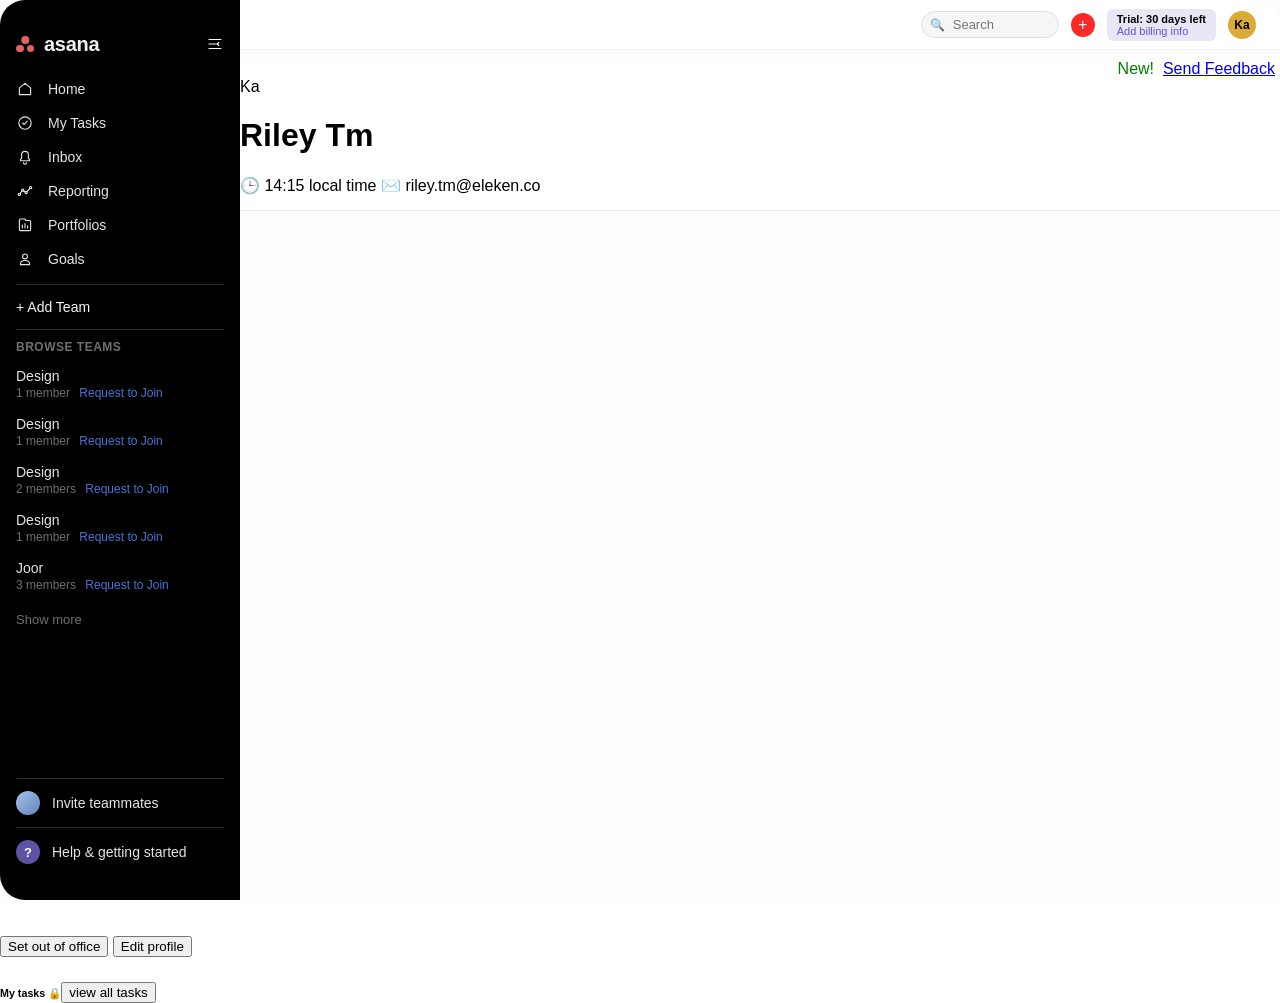
==== profile.html @ 781ecd31 "Initial commit" ====
<!DOCTYPE html>
<html lang="en">
<head>
    <meta charset="UTF-8">
    <meta name="viewport" content="width=device-width, initial-scale=1.0">
    <title>My Profile</title>
    <link rel="stylesheet" href="profile.css">
</head>
<body>
    <div class="container"> <aside>
            <div class="logo">
                <div class="asana-container">
                    <div class="asana-dots">
                        <div class="dot top"></div>
                        <div class="dot left"></div>
                        <div class="dot right"></div>   
                    </div>
                    <span class="asana-text">asana</span>
                    <svg class="header-icon" viewBox="0 0 24 24" fill="none" stroke="currentColor" stroke-width="1.5">
                        <path d="M4 6H20M4 12H14M4 18H20M17 10L15 12L17 14" stroke-linecap="round" stroke-linejoin="round"/>
                    </svg> 
                </div>
            </div>

            <div class="sidebar-menu">
                <div class="menu-item">
                    <svg class="asana-icon" viewBox="0 0 24 24" fill="none" stroke="currentColor" stroke-width="1.5">
                        <path d="M4.5 10.5L12 4.5L19.5 10.5V19.5H4.5V10.5Z" stroke-linecap="round" stroke-linejoin="round"/>
                    </svg>
                    <span class="label">Home</span>
                </div>
                <div class="menu-item">
                    <svg class="asana-icon" viewBox="0 0 24 24" fill="none" stroke="currentColor" stroke-width="1.5">
                        <circle cx="12" cy="12" r="8.25"/>
                        <path d="M9 12L11 14L15 9.5" stroke-linecap="round" stroke-linejoin="round"/>
                    </svg>
                    <span class="label">My Tasks</span>
                </div>
                <div class="menu-item">
                    <svg class="asana-icon" viewBox="0 0 24 24" fill="none" stroke="currentColor" stroke-width="1.5">
                        <path d="M12 4.5C14.5 4.5 16.5 6.5 16.5 9V13.5L18 15.5V17H6V15.5L7.5 13.5V9C7.5 6.5 9.5 4.5 12 4.5Z" stroke-linecap="round" stroke-linejoin="round"/>
                        <path d="M10 19.5C10 20.6 10.9 21.5 12 21.5C13.1 21.5 14 20.6 14 19.5" stroke-linecap="round"/>
                    </svg>
                    <span class="label">Inbox</span>
                </div>
                <div class="menu-item">
                    <svg class="asana-icon" viewBox="0 0 24 24" fill="none" stroke="currentColor" stroke-width="1.5">
                        <path d="M4.5 16.5L9 11L13.5 14L19.5 7.5" stroke-linecap="round" stroke-linejoin="round"/>
                        <circle cx="4.5" cy="16.5" r="1.5" fill="#1e1f21"/>
                        <circle cx="9" cy="11" r="1.5" fill="#1e1f21"/>
                        <circle cx="13.5" cy="14" r="1.5" fill="#1e1f21"/>
                        <circle cx="19.5" cy="7.5" r="1.5" fill="#1e1f21"/>
                    </svg>
                    <span class="label">Reporting</span>
                </div>
                <div class="menu-item">
                    <svg class="asana-icon" viewBox="0 0 24 24" fill="none" stroke="currentColor" stroke-width="1.5">
                        <path d="M4.5 7.5V18C4.5 18.8 5.2 19.5 6 19.5H18C18.8 19.5 19.5 18.8 19.5 18V7.5C19.5 6.7 18.8 6 18 6H13.5L11.5 4H6C5.2 4 4.5 4.7 4.5 5.5V7.5Z" stroke-linejoin="round"/>
                        <path d="M8.5 12V16M12 10V16M15.5 13V16" stroke-linecap="round"/>
                    </svg>
                    <span class="label">Portfolios</span>
                </div>
                <div class="menu-item">
                    <svg class="asana-icon" viewBox="0 0 24 24" fill="none" stroke="currentColor" stroke-width="1.5">
                        <circle cx="12" cy="8.5" r="3.25"/>
                        <path d="M6 18.5C6 15.5 8.5 14 12 14C15.5 14 18 15.5 18 18.5V19.5H6V18.5Z" stroke-linejoin="round"/>
                    </svg>
                    <span class="label">Goals</span>
                </div>
            </div>

            <hr class="sidebar-divider">
            <div>
                <p class="label">+ Add Team</p>
            </div>
            <hr class="sidebar-divider">
            
            <div class="section-title">Browse teams</div>
            <div class="team-list">
                <div class="team-item">
                    <div class="team-name">Design</div>
                    <div class="team-meta">1 member <a href="#" class="join-link">Request to Join</a></div>
                </div>
                <div class="team-item">
                    <div class="team-name">Design</div>
                    <div class="team-meta">1 member <a href="#" class="join-link">Request to Join</a></div>
                </div>
                <div class="team-item">
                    <div class="team-name">Design</div>
                    <div class="team-meta">2 members <a href="#" class="join-link">Request to Join</a></div>
                </div>
                <div class="team-item">
                    <div class="team-name">Design</div>
                    <div class="team-meta">1 member <a href="#" class="join-link">Request to Join</a></div>
                </div>
                <div class="team-item">
                    <div class="team-name">Joor</div>
                    <div class="team-meta">3 members <a href="#" class="join-link">Request to Join</a></div>
                </div>
                <div class="show-more-btn">Show more</div>
            </div>
            
            <div class="sidebar-footer">
                <hr class="sidebar-divider">
                <div class="footer-item">
                    <div class="avatar-icon-placeholder"></div>
                    <span class="label">Invite teammates</span>
                </div>
                <hr class="sidebar-divider">
                <div class="footer-item">
                    <div class="help-icon-placeholder">?</div>
                    <span class="label">Help & getting started</span>
                </div>
            </div>
        </aside> 
        
        <main>
            <div class="top-nav-bar">
                <div class="nav-left"></div>
                <div class="nav-right">
                    <div class="search-container">
                        <span class="search-icon">🔍</span>
                        <input type="text" placeholder="Search" class="search-input">
                    </div>
                    <button class="add-btn">+</button>
                    <div class="trial-pill">
                        <span class="trial-days">Trial: 30 days left</span>
                        <a href="#" class="billing-link">Add billing info</a>
                    </div>
                    <div class="mini-avatar">Ka</div>
                </div>
            </div>

            <header class="profile-header">
                <div class="profile-info">
                    <div class="new">New! &nbsp;<a  class="feedback" href="#">  Send Feedback</a></div>
                    <div class="profile-main"
                        <div class="avatar">Ka</div>
                        <div class="profile-details">
                            <h1 class="profile-name">Riley Tm</h1>
                            <div class="profile-meta">
                                <span class="meta-item time">🕒 14:15 local time</span>
                                <span class="meta-item email">✉️ riley.tm@eleken.co</span>
                            </div>
                        </div>
                    </div>
                </div>
                <br><br>
                <div class="profile-actions">
                    <button class="btn btn-secondary">Set out of office</button>
                    <button class="btn btn-primary">Edit profile</button>
                </div>
            </header>
            
            <section class="task-section">
                <h6 class="title-left">My tasks 🔒<span class="title-right"><button>view all tasks</button></span></h6>
            </section>
        </main>

    </div> </body>
</html>
---- profile.css ----
body{
    margin: 0;
    font-family: 'Inter', sans-serif;
    background-color: #ffffff; 
    height: 100vh;
}

.container {
    display: grid;
    grid-template-columns: 240px 1fr;
    height: 100vh;
    background-color: #fdfdfd; 
    overflow: hidden;
}

aside {
    background-color: black;
    padding: 24px 16px;            
    color: #f5f6f8;
    border-radius: 25px 0 0 25px;
    display: flex;                 
    flex-direction: column;
    height: 100%;                  
    box-sizing: border-box;  
    overflow-y: auto;     
}

.logo {
    width: 100%;
}

.asana-container {
    display: flex;      
    flex-direction: row;           
    align-items: center;           
    gap: 10px;                     
    background-color: #000000;  
    padding: 10px 0px;           
    width: 100%;                 
    box-sizing: border-box;
}


.asana-dots {
    position: relative;
    width: 18px;
    height: 16px;
    flex-shrink: 0;                /* Lock proportions */
}

.dot {
    position: absolute;
    width: 7.5px;
    height: 7.5px;
    border-radius: 50%;
    background-color: #e26161; 
}

/* Pinpoint positioning for the three interlocking circles */
.dot.top {
    top: 0;
    left: 50%;
    transform: translateX(-50%);
}

.dot.left {
    bottom: 0;
    left: 0;
}

.dot.right {
    bottom: 0;
    right: 0;
}

/* Typography matching the exact font weights and tracking */
.asana-text {
    color: #f1f1f1;
    font-size: 20px;
    font-family: "Inter", "Comfortaa", "Century Gothic", "Segoe UI", sans-serif;
    font-weight: 600;          
    letter-spacing: -0.3px;     
    line-height: 1;
}

.header-icon {
    position: relative;
    width: 18px;
    height: 18px;
    color: #fffeff;
    cursor: pointer;
    margin-left: auto;             /* Magically pushes the icon to the far right boundary */
}

.sidebar-menu {
    padding: 16px 0;               /* Reset horizontal padding to fit the parent perfectly */
    display: flex;
    flex-direction: column;
    gap: 16px;                  
    width: 100%;
    box-sizing: border-box;
}

.menu-item {
    display: flex;
    align-items: center;
    gap: 14px;                 
    cursor: pointer;
    color: #e6e2e6;             
    transition: color 0.15s ease;
}

.asana-icon {
    width: 18px;
    height: 18px;
    flex-shrink: 0;
}

.label {
    font-family: -apple-system, BlinkMacSystemFont, "Segoe UI", Roboto, sans-serif;
    font-size: 14px;
    font-weight: 400;          
}

.menu-item:hover {
    color: #ffffff;
}

.sidebar-divider {
    border: 0;
    border-top: 1px solid #2d2e30; /* Made slightly darker to blend well with the UI design elements */
    margin-bottom: 0px;
    margin-top: 0;
    width: 100%;
}

.section-title {
    font-size: 12px;
    text-transform: uppercase;
    letter-spacing: 0.5px;
    color: #6f6e70;
    margin-top: 10px;
    margin-bottom: 14px;
    font-weight: 600;
}

.team-list {
    display: flex;
    flex-direction: column;
    gap: 16px;
}

.team-item {
    display: flex;
    flex-direction: column;
    gap: 2px;
}

.team-name {
    color: #e3e3e3;
    font-size: 14px;
    font-weight: 500;
}

.team-meta {
    font-size: 12px;
    color: #6f6e70;
}

.join-link {
    color: #4573d6;
    text-decoration: none;
    margin-left: 6px;
}

.join-link:hover {
    text-decoration: underline;
}

.show-more-btn {
    font-size: 13px;
    color: #6f6e70;
    cursor: pointer;
    margin-top: 4px;
}

.show-more-btn:hover {
    color: #a2a0a2;
}

/* Footer Control Pins */
.sidebar-footer {
    margin-top: auto;             
    padding-top: 10px;
    width: 100%;
}

.footer-item {
    display: flex;
    align-items: center;
    gap: 12px;
    padding: 12px 0;               
    cursor: pointer;
    color: #e3e3e3;
}

.footer-item:hover {
    color: #ffffff;
}

.avatar-icon-placeholder {
    width: 24px;
    height: 24px;
    background: linear-gradient(135deg, #a2c2e8, #6584bf);
    border-radius: 50%;
    flex-shrink: 0;
}

.help-icon-placeholder {
    width: 24px;
    height: 24px;
    background-color: #5c53a5;
    color: #ffffff;
    border-radius: 50%;
    display: flex;
    align-items: center;
    justify-content: center;
    font-size: 13px;
    font-weight: bold;
    flex-shrink: 0;
}

main {
    padding: 24px;
    display: flex;
    flex-direction: column;
    border-radius: 0 25px 25px 0;
    padding: 0;
    gap: 0;
    overflow-y: auto;         
    color: #000000;
}


.top-nav-bar {
    display: flex;
    justify-content: space-between; 
    align-items: center;
    padding: 0 24px;                
    height: 50px;                  
    background-color: #fff;
    border-bottom: 1px solid #f0f0f0;
    box-sizing: border-box;
}

.nav-left {
    
}


.nav-right {
    display: flex;
    flex-direction: row;
    align-items: center;          
    gap: 12px;                    
}

.search-container {
    display: flex;
    align-items: center;
    background-color: #f5f6f8;
    border: 1px solid #e0e0e0;    
    border-radius: 16px;           
    padding: 4px 8px;
    width: 120px;                 
}

.search-icon {
    font-size: 12px;
    color: #656e7b; 
    margin-right: 6px;
    display: flex;
    align-items: center;
}

.search-input {
    border: none;
    outline: none; 
    background: transparent;
    width: 100%;
    font-size: 13px;
    color: #1e1f21;
}

.add-btn {
    border: none;
    width: 24px;
    height: 24px;
    border-radius: 50%;
    background-color: #fc2929;
    color: #fdfdfd;
    font-size: 16px;
    display: flex;
    align-items: center;
    justify-content: center;
    cursor: pointer;
}

.trial-pill {
    display: flex;
    flex-direction: column;
    align-items: flex-start;   
    border-radius: 6px;
    background-color: #e8e6f5;    
    padding: 4px 10px;
}

.trial-days {
    font-size: 11px;
    font-weight: 600;
    color: #000000;
}

.billing-link {
    font-size: 11px;
    color: #6a53cd;
    text-decoration: none;
}

.billing-link:hover {
    text-decoration: underline;
}


.mini-avatar {
    width: 28px;
    height: 28px;
    border-radius: 50%;
    color: #000000;
    background-color: #daab36;
    display: flex;
    align-items: center;
    justify-content: center;
    font-size: 12px;
    font-weight: 600;
}

.profile-header{
    margin-top: 10px;
   align-items: center;
   min-height: 150px;
   background-color: #ffffff;
   border-bottom: 1px solid #e8e8e8;
}

.new{
    display: flex;
    align-items: center;
    justify-content: right;
    padding-right: 5px;
    flex-direction: row;
    color: green;

}

.profile-main{
    display: flex;
    flex-direction: row;

}

.avatar{
    display: flex;
    width: 50px;
    height: 50px;
    border-radius: 50%;
    background-color: #daab36;
}
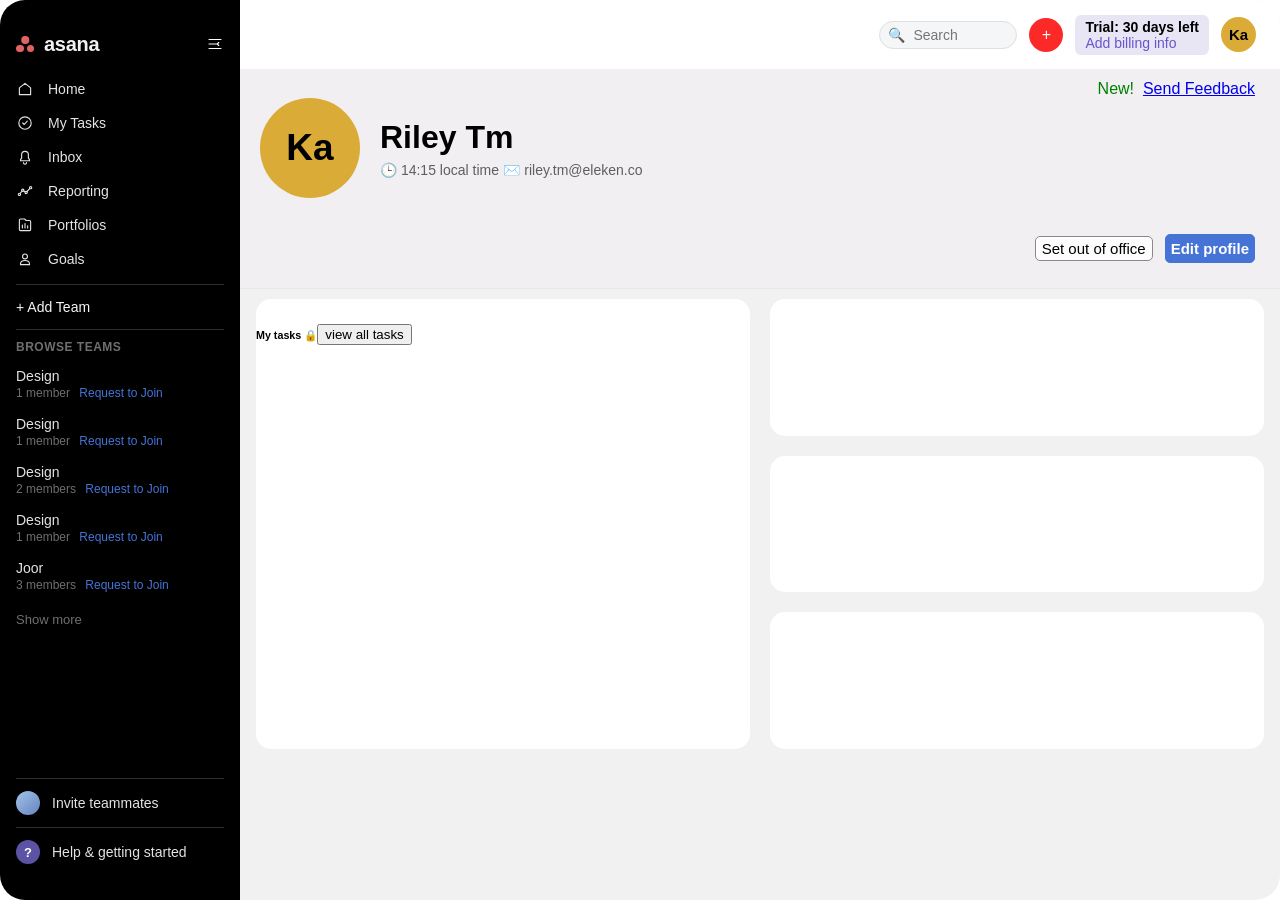
==== commit 23b25b98: "trial 3" ====
--- a/profile.html
+++ b/profile.html
@@ -134,7 +134,7 @@
             <header class="profile-header">
                 <div class="profile-info">
                     <div class="new">New! &nbsp;<a  class="feedback" href="#">  Send Feedback</a></div>
-                    <div class="profile-main"
+                    <div class="profile-main">
                         <div class="avatar">Ka</div>
                         <div class="profile-details">
                             <h1 class="profile-name">Riley Tm</h1>
@@ -151,10 +151,21 @@
                     <button class="btn btn-primary">Edit profile</button>
                 </div>
             </header>
-            
-            <section class="task-section">
-                <h6 class="title-left">My tasks 🔒<span class="title-right"><button>view all tasks</button></span></h6>
-            </section>
+            <div class="grid-container">
+                <section class="task-section">
+                    <h6 class="title-left">My tasks 🔒<span class="title-right"><button>view all tasks</button></span></h6>
+                </section>
+                <section class="right-1">
+
+                </section>
+                <section class="right-2">
+
+                </section>
+                <section class="right-3">
+
+                </section>
+                
+            </div>
         </main>
 
     </div> </body>
--- a/profile.css
+++ b/profile.css
@@ -1,7 +1,7 @@
 body{
     margin: 0;
     font-family: 'Inter', sans-serif;
-    background-color: #ffffff; 
+    background-color: #ffffffbb; 
     height: 100vh;
 }
 
@@ -9,7 +9,7 @@
     display: grid;
     grid-template-columns: 240px 1fr;
     height: 100vh;
-    background-color: #fdfdfd; 
+    background-color: #ffffff8f; 
     overflow: hidden;
 }
 
@@ -239,6 +239,7 @@
     gap: 0;
     overflow-y: auto;         
     color: #000000;
+    background-color: #f0f0f0ec;
 }
 
 
@@ -247,7 +248,7 @@
     justify-content: space-between; 
     align-items: center;
     padding: 0 24px;                
-    height: 50px;                  
+    height: 70px;                  
     background-color: #fff;
     border-bottom: 1px solid #f0f0f0;
     box-sizing: border-box;
@@ -276,7 +277,7 @@
 }
 
 .search-icon {
-    font-size: 12px;
+    font-size: 14px;
     color: #656e7b; 
     margin-right: 6px;
     display: flex;
@@ -288,14 +289,14 @@
     outline: none; 
     background: transparent;
     width: 100%;
-    font-size: 13px;
+    font-size: 14px;
     color: #1e1f21;
 }
 
 .add-btn {
     border: none;
-    width: 24px;
-    height: 24px;
+    width: 34px;
+    height: 34px;
     border-radius: 50%;
     background-color: #fc2929;
     color: #fdfdfd;
@@ -316,13 +317,13 @@
 }
 
 .trial-days {
-    font-size: 11px;
+    font-size: 14px;
     font-weight: 600;
     color: #000000;
 }
 
 .billing-link {
-    font-size: 11px;
+    font-size: 14px;
     color: #6a53cd;
     text-decoration: none;
 }
@@ -333,47 +334,144 @@
 
 
 .mini-avatar {
-    width: 28px;
-    height: 28px;
+    width: 35px;
+    height: 35px;
     border-radius: 50%;
     color: #000000;
     background-color: #daab36;
     display: flex;
     align-items: center;
     justify-content: center;
-    font-size: 12px;
+    font-size: 15px;
     font-weight: 600;
 }
 
 .profile-header{
-    margin-top: 10px;
+    padding-top: 10px;
    align-items: center;
    min-height: 150px;
-   background-color: #ffffff;
    border-bottom: 1px solid #e8e8e8;
+   background-color: #f1eff1;
 }
 
 .new{
     display: flex;
     align-items: center;
     justify-content: right;
-    padding-right: 5px;
+    padding-right: 25px;
     flex-direction: row;
     color: green;
+    font-size: 16px;
 
 }
 
 .profile-main{
     display: flex;
     flex-direction: row;
-
-}
-
+    gap: 20px;
+
+}
+
+.profile-name{
+  margin-bottom: 5px;
+  gap: 6px;
+}
+
+.meta-item{
+    font-size: 14px;
+    color: #5f5f5f;
+    
+}
 .avatar{
     display: flex;
-    width: 50px;
-    height: 50px;
-    border-radius: 50%;
+    width: 100px;
+    height: 100px;
+    border-radius: 50%;
+    align-items: center;
+    justify-content: center;
     background-color: #daab36;
-}
-
+    font-size: 37px;
+    font-weight: bold;
+    margin-left: 20px;
+
+}
+
+div.profile-actions{
+    display: flex;
+    justify-content: right;
+    align-items: center;
+    padding-bottom: 25px;
+    padding-right: 25px;
+    gap: 12px;
+}
+
+.btn{
+    display: flex;
+
+}
+
+.btn-secondary{
+  font-size: 15px;
+  color: #000000;
+  background-color: #fdfdfd;
+  align-items: center;
+  border: 1px solid #88898b;
+  border-radius: 5px;
+  box-shadow: none;
+  height: 25px;
+}
+
+.btn-primary{
+  font-size: 15px;
+  background-color: transparent;
+  align-items: center;
+  padding: 5px;
+  color: #fff;
+  background-color: #4573d6;
+  border: 1px solid #4573d6;
+  border-radius: 5px;
+  font-weight: bold;
+  box-shadow: none;
+}
+
+.grid-container{
+     display: grid;
+  max-width: 100%;
+  margin-top: 10px;
+  width: 100%;
+  height: 450px;
+  grid-template-columns: repeat(2, 2fr); 
+  grid-template-rows: repeat(3, 2fr); 
+  gap: 20px;
+  padding-left: 1rem; 
+  padding-right: 1rem; 
+  box-sizing: border-box;
+}
+
+.task-section{
+  grid-column: 1 / 1; 
+  grid-row: 1 / 4; 
+  background-color: white;
+  border: none;
+  border-radius: 15px;
+}
+
+.right-1{
+  grid-row: 1 / 2; 
+  background-color: white;
+}
+
+.right-2{
+  grid-row: 2 / 3; 
+  background-color: white;
+}
+
+.right-3{ 
+  grid-row: 3/ 4; 
+  background-color: white;
+}
+
+.right-1, .right-2, .right-3{
+ border: none;
+ border-radius: 15px;
+}
